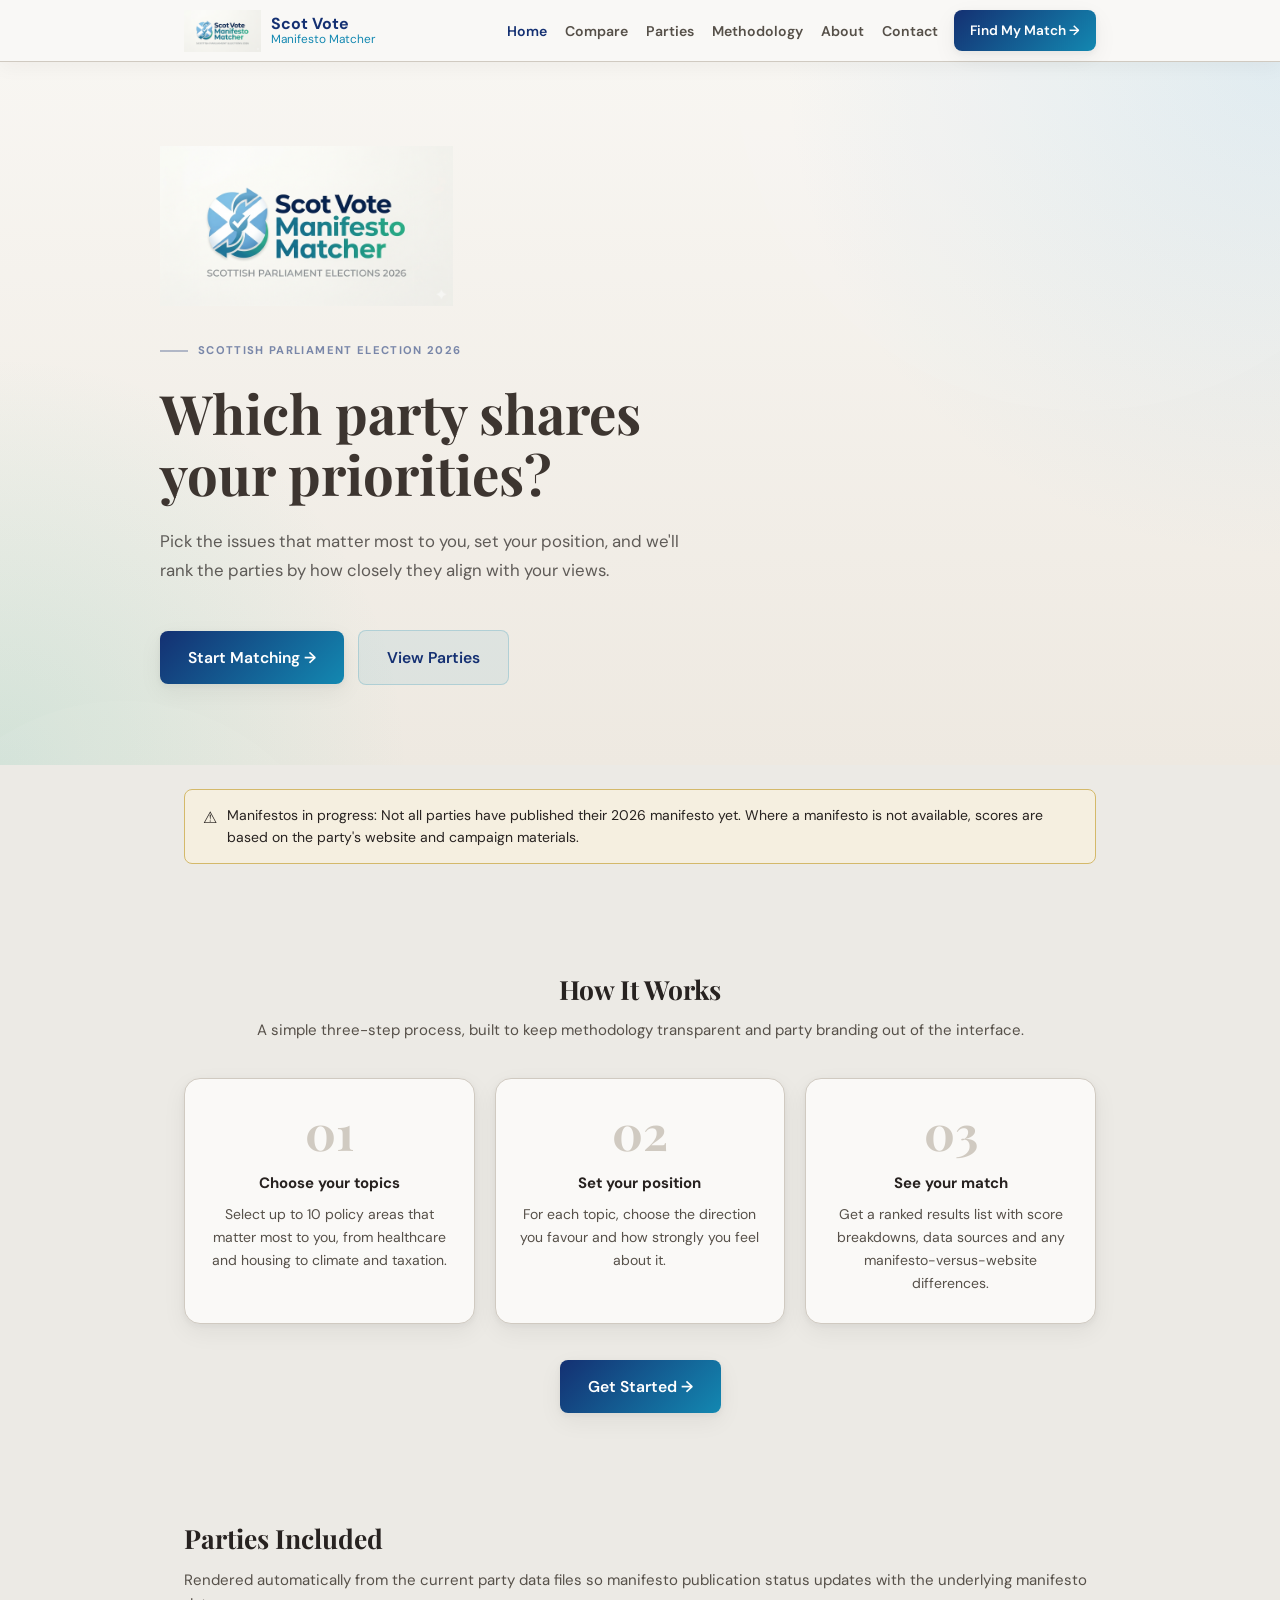
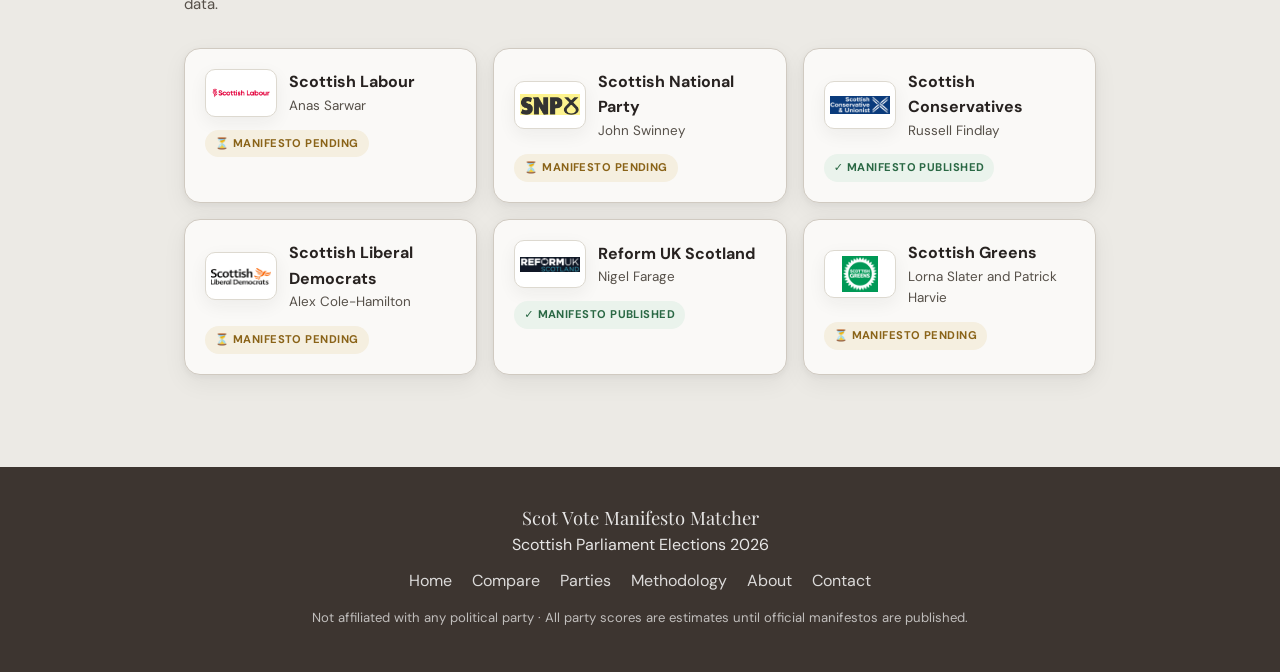
==== index.html @ 68e06408 "Add files via upload" ====
<!DOCTYPE html>
<html lang="en">
<head>
  <meta charset="UTF-8">
  <meta name="viewport" content="width=device-width, initial-scale=1.0">
  <title>Scot Vote Manifesto Matcher</title>
  <link rel="preconnect" href="https://fonts.googleapis.com">
  <link rel="preconnect" href="https://fonts.gstatic.com" crossorigin>
  <link href="https://fonts.googleapis.com/css2?family=DM+Sans:wght@400;500;600;700&family=Playfair+Display:wght@600;700&display=swap" rel="stylesheet">
  <link rel="stylesheet" href="style.css">
</head>
<body>
  <nav class="site-nav">
    <div class="container nav-inner">
      <a href="index.html" class="nav-brand">
        <img src="logo-icon.png" alt="Scot Vote Manifesto Matcher logo" style="height:42px;width:auto;display:block">
        <div>
          <span class="nav-brand-text">Scot Vote</span>
          <span class="nav-brand-sub">Manifesto Matcher</span>
        </div>
      </a>
      <div class="nav-actions">
        <ul id="nav-links" class="nav-links"></ul>
        <a href="match.html" class="btn btn-primary btn-sm">Find My Match →</a>
      </div>
    </div>
  </nav>

  <main>
    <section class="hero">
      <div class="hero-inner">
        <img src="logo.png" alt="Scot Vote Manifesto Matcher logo" style="height:160px;width:auto;display:block;margin-bottom:28px">
        <div class="hero-eye">Scottish Parliament Election 2026</div>
        <h1>Which party shares your priorities?</h1>
        <p class="hero-sub">Pick the issues that matter most to you, set your position, and we'll rank the parties by how closely they align with your views.</p>
        <div class="hero-ctas">
          <a href="match.html" class="btn btn-primary btn-lg">Start Matching →</a>
          <a href="parties.html" class="btn btn-ghost btn-lg">View Parties</a>
        </div>
      </div>
    </section>

    <section class="section" style="padding-top:24px">
      <div class="container">
        <div class="banner banner-warn">
          <div class="banner-icon">⚠️</div>
          <div>Manifestos in progress: Not all parties have published their 2026 manifesto yet. Where a manifesto is not available, scores are based on the party's website and campaign materials.</div>
        </div>
      </div>
    </section>

    <section class="section">
      <div class="container tc">
        <h2 class="sh">How It Works</h2>
        <p class="sh-s">A simple three-step process, built to keep methodology transparent and party branding out of the interface.</p>
        <div class="how-grid">
          <article class="how-card">
            <div class="how-num">01</div>
            <h3>Choose your topics</h3>
            <p>Select up to 10 policy areas that matter most to you, from healthcare and housing to climate and taxation.</p>
          </article>
          <article class="how-card">
            <div class="how-num">02</div>
            <h3>Set your position</h3>
            <p>For each topic, choose the direction you favour and how strongly you feel about it.</p>
          </article>
          <article class="how-card">
            <div class="how-num">03</div>
            <h3>See your match</h3>
            <p>Get a ranked results list with score breakdowns, data sources and any manifesto-versus-website differences.</p>
          </article>
        </div>
        <a href="match.html" class="btn btn-primary btn-lg">Get Started →</a>
      </div>
    </section>

    <section class="section">
      <div class="container">
        <h2 class="sh">Parties Included</h2>
        <p class="sh-s mb8">Rendered automatically from the current party data files so manifesto publication status updates with the underlying manifesto data.</p>
        <div id="home-party-grid" class="party-grid"></div>
      </div>
    </section>
  </main>

  <footer id="site-footer"></footer>

  <script src="main.js"></script>
  <script>
    initNav("home");
    initFooter();

    loadData()
      .then(() => {
        byId("home-party-grid").innerHTML = PARTIES.map((p) => `
          <article class="card party-card">
            <div class="party-card-head">
              ${logo(p.id)}
              <div>
                <div class="party-card-name">${escapeHtml(p.name)}</div>
                <div class="party-card-meta">${escapeHtml(p.leader)}</div>
              </div>
            </div>
            <div>${p.manifestoStatus === "published"
              ? '<span class="badge badge-published">✓ Manifesto Published</span>'
              : '<span class="badge badge-pending">⏳ Manifesto Pending</span>'}</div>
          </article>
        `).join("");
      })
      .catch(() => showLoadError("We couldn't load the party data for the homepage."));
  </script>
</body>
</html>
---- style.css ----
:root {
  --bg: #ECEAE5;
  --bg-subtle: #E2DED7;
  --surface: #FAF9F7;
  --surface-2: #F2EFE9;
  --border: #D0CAC1;
  --border-light: #DDD9D0;
  --text: #272220;
  --text-2: #565049;
  --text-muted: #98928A;
  --accent: #3D3530;
  --accent-2: #4E4438;
  --accent-light: #E5E0D8;
  --accent-text: #FFFFFF;
  --brand-blue: #143072;
  --brand-sky: #73B9E7;
  --brand-teal: #1388B1;
  --brand-mint: #31B99F;
  --ok-bg: #EAF3EC;
  --ok: #2A6844;
  --warn-bg: #F5EFE0;
  --warn: #8A6318;
  --err-bg: #F4E8E7;
  --err: #A5302A;
  --font-d: "Playfair Display", Georgia, serif;
  --font-b: "DM Sans", system-ui, sans-serif;
  --r: 8px;
  --r2: 16px;
  --sh: 0 8px 24px rgba(39, 34, 32, 0.06), 0 2px 6px rgba(39, 34, 32, 0.05);
  --sh2: 0 16px 32px rgba(39, 34, 32, 0.1), 0 6px 14px rgba(39, 34, 32, 0.08);
  --mw: 960px;
}

* {
  box-sizing: border-box;
}

html {
  scroll-behavior: smooth;
}

body {
  margin: 0;
  background: var(--bg);
  color: var(--text);
  font-family: var(--font-b);
  line-height: 1.6;
}

img {
  max-width: 100%;
}

a {
  color: var(--accent);
  text-decoration: none;
}

a:hover {
  text-decoration: underline;
}

button,
input,
select,
textarea {
  font: inherit;
}

main {
  animation: fadeUp 0.3s ease;
}

@keyframes fadeUp {
  from {
    opacity: 0;
    transform: translateY(10px);
  }
  to {
    opacity: 1;
    transform: translateY(0);
  }
}

.container {
  max-width: var(--mw);
  margin: 0 auto;
  padding: 0 24px;
}

.section {
  padding: 52px 0;
}

.sh {
  margin: 0 0 8px;
  font-family: var(--font-d);
  font-size: 1.65rem;
  font-weight: 700;
}

.sh-s {
  margin: 0;
  font-size: 0.9375rem;
  color: var(--text-2);
}

.tc {
  text-align: center;
}

.mb4 {
  margin-bottom: 16px;
}

.mb8 {
  margin-bottom: 32px;
}

.mt4 {
  margin-top: 16px;
}

.mt8 {
  margin-top: 32px;
}

.btn {
  display: inline-flex;
  align-items: center;
  justify-content: center;
  gap: 7px;
  padding: 12px 26px;
  border: 0;
  border-radius: var(--r);
  cursor: pointer;
  font-weight: 600;
  transition: transform 0.18s ease, box-shadow 0.18s ease, background 0.18s ease, color 0.18s ease, border-color 0.18s ease;
  text-decoration: none;
}

.btn:hover {
  transform: translateY(-1px);
  text-decoration: none;
}

.btn:disabled {
  cursor: not-allowed;
  opacity: 0.45;
  transform: none;
  box-shadow: none;
}

.btn-primary {
  background: linear-gradient(135deg, var(--brand-blue), var(--brand-teal));
  color: var(--accent-text);
  box-shadow: var(--sh);
}

.btn-primary:hover {
  background: linear-gradient(135deg, #10265C, #10789D);
  box-shadow: var(--sh2);
}

.btn-ghost {
  background: rgba(19, 136, 177, 0.08);
  color: var(--brand-blue);
  border: 1.5px solid rgba(19, 136, 177, 0.22);
}

.btn-outline {
  background: transparent;
  color: var(--accent);
  border: 1.5px solid var(--accent);
}

.btn-sm {
  padding: 10px 16px;
  font-size: 0.85rem;
}

.btn-lg {
  padding: 14px 28px;
  font-size: 0.98rem;
}

.card {
  background: var(--surface);
  border: 1px solid var(--border);
  border-radius: var(--r2);
  box-shadow: var(--sh);
}

.card-head,
.card-body {
  padding: 22px 24px;
}

.card-head {
  border-bottom: 1px solid var(--border-light);
}

.badge {
  display: inline-flex;
  align-items: center;
  gap: 6px;
  padding: 5px 10px;
  border-radius: 99px;
  font-size: 0.7rem;
  font-weight: 700;
  text-transform: uppercase;
  letter-spacing: 0.04em;
}

.badge-pending {
  background: var(--warn-bg);
  color: var(--warn);
}

.badge-published {
  background: var(--ok-bg);
  color: var(--ok);
}

.banner {
  display: flex;
  gap: 10px;
  align-items: flex-start;
  border-radius: var(--r);
  padding: 14px 18px;
  font-size: 0.875rem;
}

.banner-warn {
  background: var(--warn-bg);
  border: 1px solid #D4B96A;
}

.banner-info {
  background: var(--accent-light);
  border: 1px solid var(--border);
}

.banner-icon {
  font-size: 1rem;
  flex-shrink: 0;
  margin-top: 1px;
}

.site-nav {
  position: sticky;
  top: 0;
  z-index: 200;
  height: 62px;
  background: rgba(250, 249, 247, 0.94);
  border-bottom: 1px solid var(--border);
  box-shadow: 0 6px 18px rgba(39, 34, 32, 0.04);
  backdrop-filter: blur(10px);
}

.nav-inner {
  height: 100%;
  display: flex;
  align-items: center;
  justify-content: space-between;
  gap: 18px;
}

.nav-brand {
  display: inline-flex;
  align-items: center;
  gap: 10px;
  color: var(--text);
}

.nav-brand:hover {
  text-decoration: none;
}

.nav-brand-text,
.nav-brand-sub {
  display: block;
  line-height: 1.1;
}

.nav-brand-text {
  font-weight: 700;
  color: var(--brand-blue);
}

.nav-brand-sub {
  font-size: 0.74rem;
  color: var(--brand-teal);
}

.nav-links {
  display: flex;
  align-items: center;
  gap: 18px;
  list-style: none;
  margin: 0;
  padding: 0;
}

.nav-links a {
  color: var(--text-2);
  font-size: 0.88rem;
  font-weight: 600;
}

.nav-links a.active {
  color: var(--brand-blue);
}

.nav-actions {
  display: flex;
  align-items: center;
  gap: 16px;
}

.hero {
  position: relative;
  overflow: hidden;
  padding: 84px 24px 80px;
  background:
    radial-gradient(circle at top right, rgba(115, 185, 231, 0.18), transparent 34%),
    radial-gradient(circle at bottom left, rgba(49, 185, 159, 0.15), transparent 28%),
    linear-gradient(180deg, #F8F6F2 0%, #EEE9E1 100%);
}

.hero::before {
  content: "";
  position: absolute;
  top: -50%;
  right: -12%;
  width: 700px;
  height: 700px;
  border-radius: 50%;
  background: rgba(255, 255, 255, 0.03);
}

.hero::after {
  content: "";
  position: absolute;
  bottom: -55%;
  left: -8%;
  width: 450px;
  height: 450px;
  border-radius: 50%;
  background: rgba(255, 255, 255, 0.04);
}

.hero-inner {
  position: relative;
  z-index: 1;
  max-width: var(--mw);
  margin: 0 auto;
}

.hero-eye {
  display: inline-flex;
  align-items: center;
  gap: 10px;
  margin-bottom: 22px;
  color: rgba(20, 48, 114, 0.55);
  font-size: 0.7rem;
  font-weight: 700;
  letter-spacing: 0.12em;
  text-transform: uppercase;
}

.hero-eye::before {
  content: "";
  width: 28px;
  height: 2px;
  background: rgba(20, 48, 114, 0.3);
}

.hero h1 {
  max-width: 580px;
  margin: 0 0 22px;
  color: var(--accent);
  font-family: var(--font-d);
  font-size: clamp(2rem, 5vw, 3.4rem);
  line-height: 1.13;
}

.hero-sub {
  max-width: 520px;
  margin: 0 0 44px;
  color: rgba(39, 34, 32, 0.72);
  font-size: 1.05rem;
  line-height: 1.75;
}

.hero-ctas {
  display: flex;
  align-items: center;
  gap: 14px;
  flex-wrap: wrap;
}

.how-grid {
  display: grid;
  grid-template-columns: repeat(3, 1fr);
  gap: 20px;
  margin: 36px 0;
}

.how-card {
  padding: 28px 24px;
  background: var(--surface);
  border: 1px solid var(--border);
  border-radius: var(--r2);
  box-shadow: var(--sh);
}

.how-num {
  margin-bottom: 16px;
  color: var(--border);
  font-family: var(--font-d);
  font-size: 3rem;
  font-weight: 700;
  line-height: 1;
}

.how-card h3 {
  margin: 0 0 8px;
  font-size: 0.9375rem;
}

.how-card p {
  margin: 0;
  color: var(--text-2);
  font-size: 0.875rem;
  line-height: 1.65;
}

.stepper {
  display: flex;
  margin-bottom: 36px;
  padding-top: 36px;
}

.step-item {
  position: relative;
  flex: 1;
  text-align: center;
}

.step-item::after {
  content: "";
  position: absolute;
  top: 17px;
  left: 50%;
  width: 100%;
  height: 2px;
  background: var(--border);
  z-index: 0;
}

.step-item:last-child::after {
  display: none;
}

.step-circle {
  position: relative;
  z-index: 1;
  width: 34px;
  height: 34px;
  margin: 0 auto 8px;
  border: 2px solid var(--border);
  border-radius: 50%;
  background: var(--surface);
  color: var(--text-muted);
  font-size: 0.8rem;
  font-weight: 700;
  display: grid;
  place-items: center;
  transition: all 0.3s;
}

.step-item.active .step-circle {
  background: var(--accent);
  border-color: var(--accent);
  color: #fff;
}

.step-item.done .step-circle {
  background: var(--ok);
  border-color: var(--ok);
  color: #fff;
}

.step-label {
  color: var(--text-muted);
  font-size: 0.72rem;
  font-weight: 500;
}

.step-item.active .step-label {
  color: var(--accent);
  font-weight: 600;
}

.sel-counter {
  position: sticky;
  top: 74px;
  z-index: 100;
  display: flex;
  align-items: center;
  justify-content: space-between;
  gap: 12px;
  margin-bottom: 20px;
  padding: 13px 20px;
  background: var(--surface);
  border: 1px solid var(--border);
  border-radius: var(--r);
  box-shadow: var(--sh);
}

.sel-count {
  color: var(--accent);
  font-family: var(--font-d);
  font-size: 1.3rem;
  font-weight: 700;
}

.pri-grid {
  display: grid;
  grid-template-columns: repeat(auto-fill, minmax(252px, 1fr));
  gap: 11px;
  margin-bottom: 28px;
}

.pri-card {
  position: relative;
  padding: 16px;
  border: 2px solid var(--border-light);
  border-radius: var(--r);
  background: var(--surface);
  cursor: pointer;
  transition: all 0.18s;
}

.pri-card:hover {
  border-color: var(--accent);
  box-shadow: 0 0 0 3px var(--accent-light);
}

.pri-card.picked {
  border-color: var(--accent);
  background: var(--accent-light);
}

.pri-card.picked .pri-icon {
  background: var(--accent);
}

.pri-card.picked .pri-name {
  color: var(--accent);
}

.pri-tick {
  position: absolute;
  top: 11px;
  right: 11px;
  width: 20px;
  height: 20px;
  display: grid;
  place-items: center;
  border: 2px solid var(--border);
  border-radius: 50%;
  background: var(--surface);
}

.pri-card.picked .pri-tick {
  border-color: var(--accent);
  background: var(--accent);
}

.pri-icon {
  width: 38px;
  height: 38px;
  display: grid;
  place-items: center;
  margin-bottom: 9px;
  border-radius: 9px;
  background: var(--bg-subtle);
  font-size: 1.2rem;
}

.pri-card.picked .pri-icon {
  color: #fff;
}

.pri-name {
  margin-bottom: 3px;
  font-size: 0.875rem;
  font-weight: 600;
}

.pri-desc {
  color: var(--text-2);
  font-size: 0.755rem;
  line-height: 1.4;
}

.pos-row {
  padding: 20px 0;
  border-bottom: 1px solid var(--border-light);
}

.pos-row:last-child {
  border-bottom: none;
}

.pos-title {
  display: flex;
  align-items: center;
  gap: 9px;
  margin-bottom: 6px;
  font-size: 0.9375rem;
  font-weight: 600;
}

.pos-desc {
  margin-bottom: 12px;
  color: var(--text-muted);
  font-size: 0.78rem;
}

.dir-btns {
  display: flex;
  gap: 8px;
  margin-bottom: 12px;
}

.dir-btn {
  flex: 1;
  padding: 10px;
  border: 2px solid var(--border);
  border-radius: var(--r);
  background: var(--surface);
  cursor: pointer;
  font-size: 0.8rem;
  font-weight: 600;
  transition: all 0.18s;
}

.dir-btn:hover {
  border-color: var(--accent);
  color: var(--accent);
}

.dir-btn.d-sup {
  background: var(--ok-bg);
  border-color: var(--ok);
  color: var(--ok);
}

.dir-btn.d-neut {
  background: var(--bg-subtle);
  border-color: var(--text-muted);
  color: var(--text-2);
}

.dir-btn.d-opp {
  background: var(--err-bg);
  border-color: var(--err);
  color: var(--err);
}

.str-row {
  display: flex;
  align-items: center;
  gap: 10px;
  flex-wrap: wrap;
}

.str-label {
  white-space: nowrap;
  color: var(--text-muted);
  font-size: 0.72rem;
}

.str-dots {
  display: flex;
  gap: 5px;
}

.str-dot {
  width: 28px;
  height: 28px;
  border: 2px solid var(--border);
  border-radius: 50%;
  background: var(--surface);
  color: var(--text-muted);
  cursor: pointer;
  font-size: 0.72rem;
  font-weight: 700;
}

.str-dot:hover {
  border-color: var(--accent);
  color: var(--accent);
}

.str-dot.active {
  background: var(--accent);
  border-color: var(--accent);
  color: #fff;
}

.res-head {
  padding: 44px 0 32px;
  text-align: center;
}

.res-card {
  margin-bottom: 14px;
  overflow: hidden;
  background: var(--surface);
  border: 1px solid var(--border);
  border-radius: var(--r2);
  box-shadow: var(--sh);
  transition: box-shadow 0.2s;
}

.res-card:hover {
  box-shadow: var(--sh2);
}

.res-card.gold {
  border-color: #B89830;
  box-shadow: 0 2px 14px rgba(184, 152, 48, 0.15);
}

.res-card.silver {
  border-color: #9A9A9A;
}

.res-card.bronze {
  border-color: #A07840;
}

.res-top {
  display: flex;
  align-items: center;
  gap: 16px;
  padding: 20px 24px;
}

.res-rank {
  min-width: 44px;
  color: var(--text-muted);
  font-family: var(--font-d);
  font-size: 2rem;
  font-weight: 700;
  text-align: center;
}

.res-card.gold .res-rank {
  color: #B89830;
}

.res-card.silver .res-rank {
  color: #888;
}

.res-card.bronze .res-rank {
  color: #A07840;
}

.res-party {
  flex: 1;
}

.res-name {
  display: flex;
  align-items: center;
  flex-wrap: wrap;
  gap: 8px;
  font-size: 1rem;
  font-weight: 700;
}

.res-lead {
  margin-top: 2px;
  color: var(--text-muted);
  font-size: 0.78rem;
}

.res-score-box {
  text-align: right;
}

.res-score {
  color: var(--accent);
  font-family: var(--font-d);
  font-size: 2.1rem;
  font-weight: 700;
  line-height: 1;
}

.res-score-lbl {
  color: var(--text-muted);
  font-size: 0.68rem;
  text-transform: uppercase;
  letter-spacing: 0.07em;
}

.res-bar {
  height: 5px;
  background: var(--bg-subtle);
}

.res-fill {
  height: 100%;
  background: var(--accent);
  transition: width 0.9s cubic-bezier(0.4, 0, 0.2, 1);
}

.res-card.gold .res-fill {
  background: linear-gradient(90deg, #3D3530, #6B5C50);
}

.res-detail {
  display: none;
  padding: 16px 24px 22px;
  border-top: 1px solid var(--border-light);
}

.res-detail.open {
  display: block;
}

.source-tag {
  display: inline-flex;
  align-items: center;
  gap: 4px;
  margin-left: 8px;
  padding: 2px 8px;
  border-radius: 4px;
  vertical-align: middle;
  font-size: 0.65rem;
  font-weight: 700;
  text-transform: uppercase;
  letter-spacing: 0.06em;
}

.source-manifesto {
  background: var(--ok-bg);
  color: var(--ok);
}

.source-website {
  background: var(--bg-subtle);
  color: var(--text-muted);
}

.discrepancy-block {
  margin-top: 14px;
  padding: 13px 16px;
  border: 1px solid #E8D48B;
  border-radius: var(--r);
  background: #FDF8EC;
}

.discrepancy-block .disc-title {
  display: flex;
  gap: 6px;
  margin-bottom: 10px;
  color: #8A6318;
  font-size: 0.72rem;
  font-weight: 800;
  text-transform: uppercase;
  letter-spacing: 0.08em;
}

.disc-row {
  display: flex;
  align-items: flex-start;
  gap: 8px;
  margin-bottom: 8px;
  font-size: 0.8125rem;
  line-height: 1.4;
}

.disc-topic {
  min-width: 140px;
  font-weight: 600;
}

.disc-detail {
  color: var(--text-2);
  font-size: 0.775rem;
}

.disc-arrow {
  margin: 0 3px;
  color: var(--text-muted);
}

.expand-btn {
  display: block;
  width: 100%;
  padding: 11px 24px;
  background: none;
  border: none;
  border-top: 1px solid var(--border-light);
  color: var(--accent);
  cursor: pointer;
  font-family: var(--font-b);
  font-size: 0.8125rem;
  font-weight: 600;
  text-align: left;
}

.expand-btn:hover {
  background: var(--accent-light);
}

.detail-section-title {
  margin: 16px 0 10px;
  font-size: 0.72rem;
  font-weight: 800;
  text-transform: uppercase;
  letter-spacing: 0.08em;
}

.detail-row {
  display: flex;
  align-items: center;
  gap: 10px;
  margin-bottom: 7px;
  font-size: 0.875rem;
}

.detail-row .dr-name {
  flex: 1;
  font-weight: 500;
}

.detail-row .dr-meta {
  color: var(--text-muted);
  font-size: 0.72rem;
}

.pty-table {
  width: 100%;
  overflow: hidden;
  border: 1px solid var(--border);
  border-radius: var(--r2);
  border-collapse: collapse;
  background: var(--surface);
  box-shadow: var(--sh);
}

.pty-table th {
  padding: 13px 20px;
  border-bottom: 1px solid var(--border);
  background: var(--surface-2);
  color: var(--text-muted);
  font-size: 0.7rem;
  font-weight: 800;
  letter-spacing: 0.08em;
  text-align: left;
  text-transform: uppercase;
}

.pty-table td {
  padding: 15px 20px;
  border-bottom: 1px solid var(--border-light);
  vertical-align: middle;
  font-size: 0.875rem;
}

.pty-table tr:last-child td {
  border-bottom: none;
}

.pty-table tbody tr:hover td {
  background: var(--bg-subtle);
}

.meth-card {
  margin-bottom: 14px;
  padding: 28px;
  background: var(--surface);
  border: 1px solid var(--border);
  border-radius: var(--r2);
}

.meth-card h3 {
  margin: 0 0 10px;
  font-family: var(--font-d);
  font-size: 1.1rem;
}

.meth-card p {
  color: var(--text-2);
  font-size: 0.9rem;
  line-height: 1.75;
}

.formula {
  margin: 13px 0;
  padding: 16px 20px;
  border: 1px solid var(--border);
  border-radius: var(--r);
  background: var(--bg-subtle);
  font-family: "Courier New", monospace;
  font-size: 0.85rem;
  line-height: 2.1;
  white-space: pre-wrap;
}

.form-group {
  margin-bottom: 20px;
}

.form-label {
  display: block;
  margin-bottom: 6px;
  color: var(--text);
  font-size: 0.875rem;
  font-weight: 600;
}

.form-input,
.form-textarea,
.form-select {
  width: 100%;
  padding: 11px 15px;
  border: 1.5px solid var(--border);
  border-radius: var(--r);
  background: var(--surface);
  color: var(--text);
  font-family: var(--font-b);
  font-size: 0.9375rem;
  transition: border 0.18s ease, box-shadow 0.18s ease;
}

.form-input:focus,
.form-textarea:focus,
.form-select:focus {
  outline: none;
  border-color: var(--accent);
  box-shadow: 0 0 0 3px var(--accent-light);
}

.form-textarea {
  min-height: 140px;
  resize: vertical;
}

.form-hint {
  margin-top: 5px;
  color: var(--text-muted);
  font-size: 0.78rem;
}

.footer {
  margin-top: 40px;
  padding: 36px 0 44px;
  background: var(--accent);
  color: rgba(255, 255, 255, 0.88);
}

.footer a {
  color: rgba(255, 255, 255, 0.82);
}

.footer-links {
  display: flex;
  justify-content: center;
  gap: 20px;
  margin-top: 10px;
  flex-wrap: wrap;
}

.footer-title {
  font-family: var(--font-d);
  font-size: 1.15rem;
}

.footer-copy {
  max-width: 680px;
  margin: 14px auto 0;
  color: rgba(255, 255, 255, 0.68);
  font-size: 0.82rem;
  text-align: center;
}

.party-grid {
  display: grid;
  grid-template-columns: repeat(auto-fill, minmax(250px, 1fr));
  gap: 16px;
}

.party-card {
  padding: 20px;
}

.party-card-head {
  display: flex;
  align-items: center;
  gap: 12px;
  margin-bottom: 12px;
}

.party-logo-box {
  display: inline-flex;
  align-items: center;
  justify-content: center;
  flex-shrink: 0;
  overflow: hidden;
  background: #fff;
  border: 1px solid var(--border-light);
  border-radius: 10px;
  box-shadow: 0 6px 18px rgba(39, 34, 32, 0.06);
}

.party-logo-box-lg {
  width: 72px;
  height: 48px;
  padding: 6px;
}

.party-logo-box-sm {
  width: 52px;
  height: 34px;
  padding: 4px;
  border-radius: 8px;
}

.party-logo {
  display: block;
  max-width: 100%;
  max-height: 100%;
  width: auto;
  height: auto;
  object-fit: contain;
}

.party-logo-lg {
  max-width: 60px;
  max-height: 36px;
}

.party-logo-sm {
  max-width: 44px;
  max-height: 24px;
}

.party-card-name {
  font-weight: 700;
}

.party-card-meta {
  color: var(--text-2);
  font-size: 0.84rem;
}

.page-intro {
  padding: 36px 0 10px;
}

.page-title {
  margin: 0 0 8px;
  font-family: var(--font-d);
  font-size: clamp(1.8rem, 4vw, 2.6rem);
}

.page-sub {
  max-width: 680px;
  margin: 0;
  color: var(--text-2);
}

.split-grid {
  display: grid;
  grid-template-columns: 1fr 1fr;
  gap: 20px;
}

.contact-grid {
  display: grid;
  grid-template-columns: 1fr 1fr;
  gap: 28px;
  align-items: start;
}

.contact-side-stack {
  display: grid;
  gap: 20px;
}

.reason-list {
  display: grid;
  gap: 14px;
}

.reason-item {
  display: flex;
  gap: 12px;
  align-items: flex-start;
}

.mono-link {
  word-break: break-all;
}

@media (max-width: 768px) {
  .split-grid,
  .contact-grid,
  .how-grid {
    grid-template-columns: 1fr;
  }

  .res-top {
    align-items: flex-start;
    flex-wrap: wrap;
  }

  .res-score-box {
    width: 100%;
    text-align: left;
  }
}

@media (max-width: 640px) {
  .how-grid {
    grid-template-columns: 1fr;
  }

  .pri-grid {
    grid-template-columns: 1fr 1fr;
  }

  .nav-links,
  .btn-ghost {
    display: none;
  }

  .hero h1 {
    font-size: 1.8rem;
  }

  .res-score {
    font-size: 1.6rem;
  }

  .dir-btns {
    flex-direction: column;
  }

  .sel-counter {
    flex-direction: column;
    align-items: flex-start;
  }

  .contact-grid {
    grid-template-columns: 1fr;
  }
}
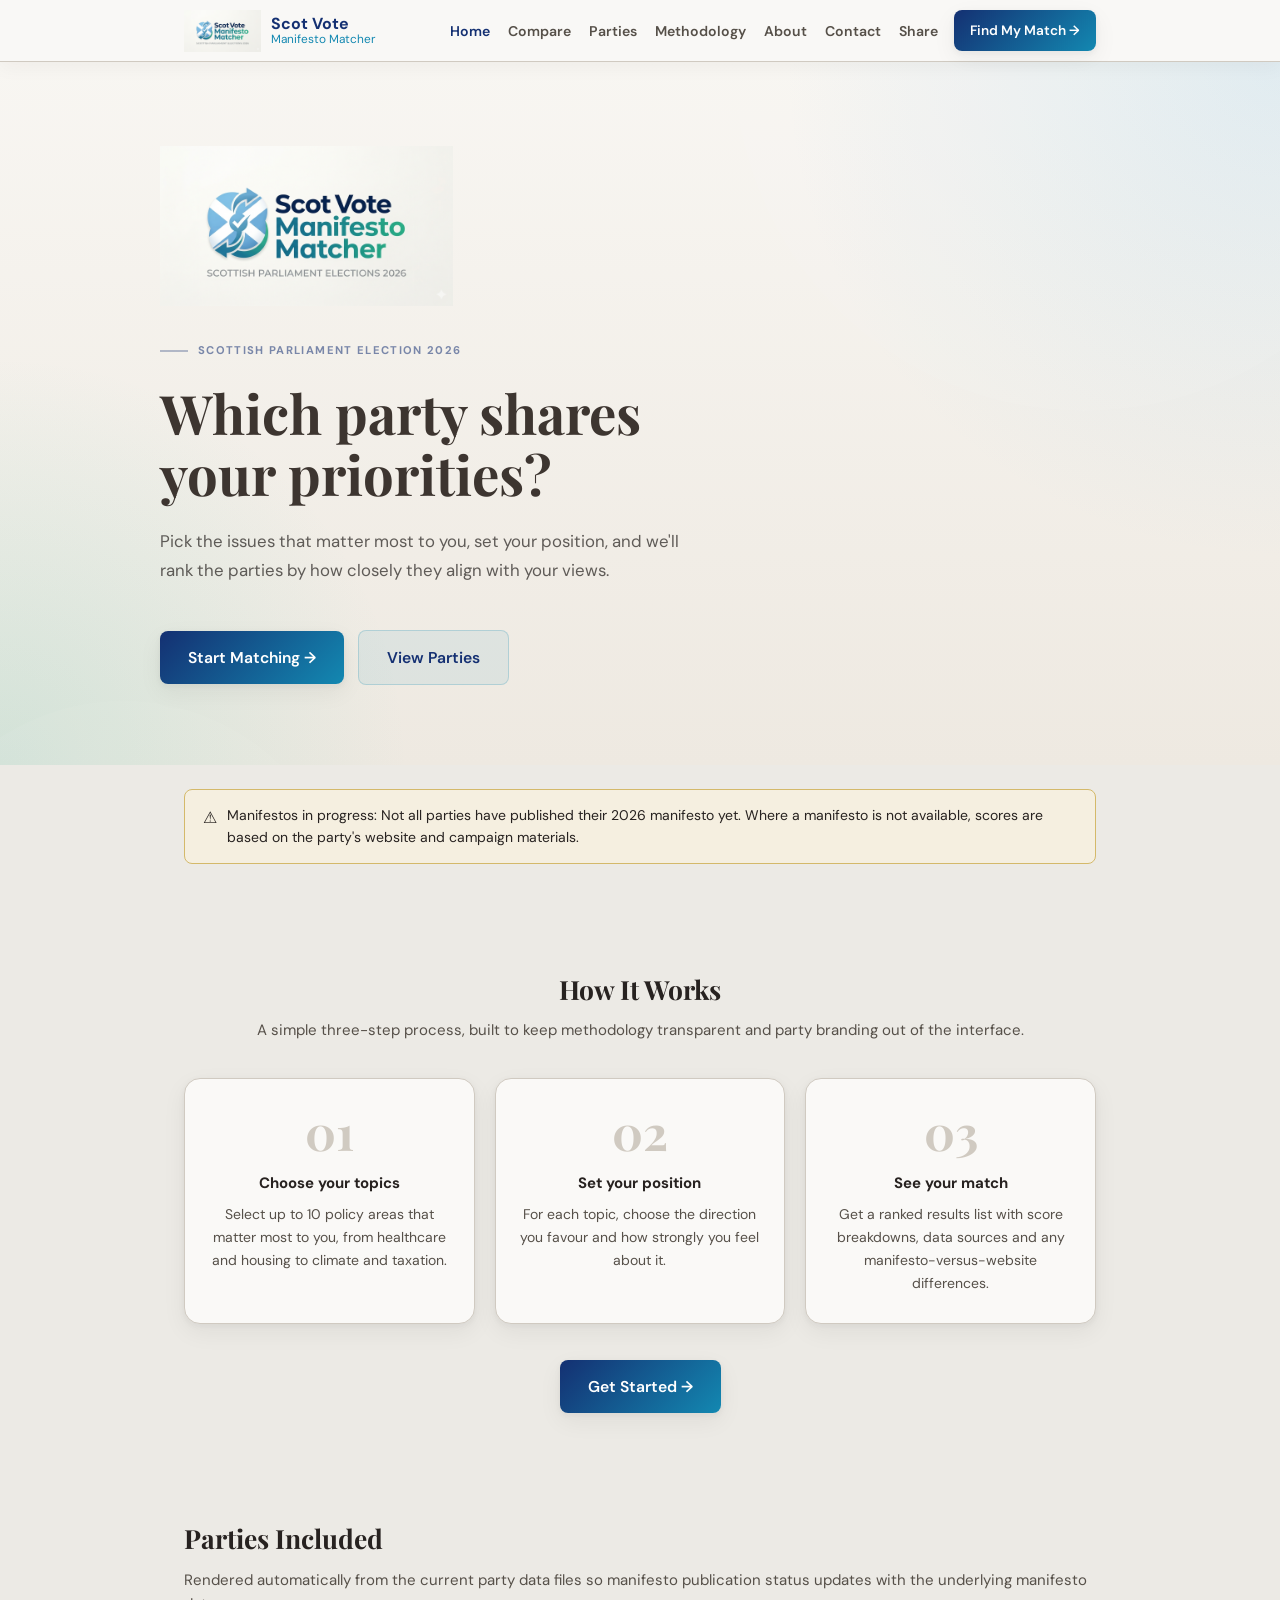
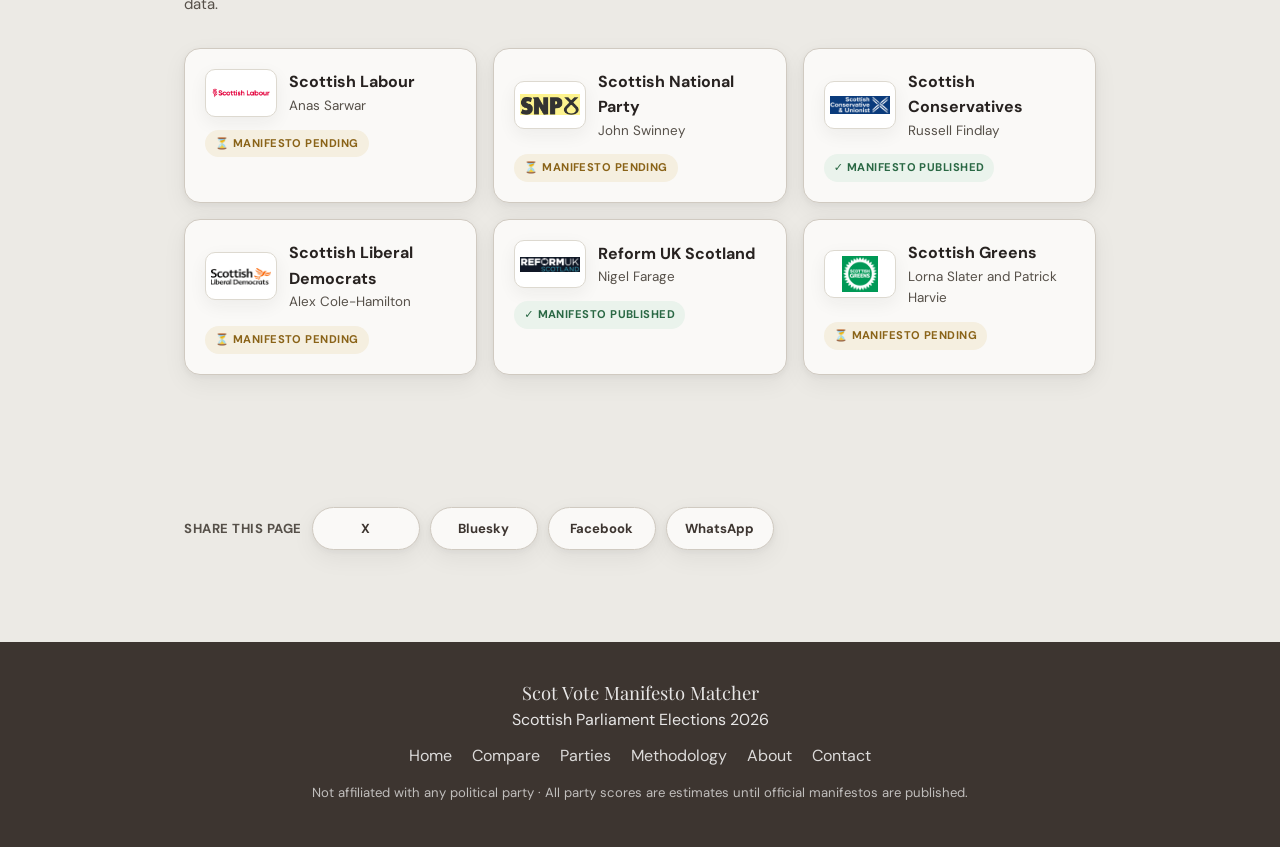
==== commit f6598c97: "Add files via upload" ====
--- a/index.html
+++ b/index.html
@@ -81,6 +81,12 @@
         <div id="home-party-grid" class="party-grid"></div>
       </div>
     </section>
+
+    <section class="section share-panel" id="share-section">
+      <div class="container">
+        <div data-share-mount></div>
+      </div>
+    </section>
   </main>
 
   <footer id="site-footer"></footer>
@@ -89,6 +95,8 @@
   <script>
     initNav("home");
     initFooter();
+    initShareLinks();
+    initShareAction();
 
     loadData()
       .then(() => {
--- a/style.css
+++ b/style.css
@@ -1212,6 +1212,86 @@
   word-break: break-all;
 }
 
+.page-tools {
+  display: flex;
+  justify-content: flex-end;
+  margin: 10px 0 20px;
+}
+
+.page-share-link {
+  color: var(--brand-blue);
+  font-size: 0.82rem;
+  font-weight: 700;
+  letter-spacing: 0.04em;
+  text-transform: uppercase;
+}
+
+.share-panel {
+  margin-top: 28px;
+}
+
+.share-bar {
+  display: flex;
+  align-items: center;
+  gap: 10px;
+  flex-wrap: wrap;
+}
+
+.share-label {
+  color: var(--text-2);
+  font-size: 0.82rem;
+  font-weight: 700;
+  letter-spacing: 0.04em;
+  text-transform: uppercase;
+}
+
+.share-btn {
+  display: inline-flex;
+  align-items: center;
+  justify-content: center;
+  min-width: 108px;
+  padding: 10px 14px;
+  border: 1px solid var(--border);
+  border-radius: 999px;
+  background: var(--surface);
+  color: var(--accent);
+  font-size: 0.82rem;
+  font-weight: 700;
+  text-decoration: none;
+  box-shadow: var(--sh);
+  transition: transform 0.18s ease, box-shadow 0.18s ease, border-color 0.18s ease;
+}
+
+.share-btn:hover {
+  transform: translateY(-1px);
+  border-color: var(--accent);
+  box-shadow: var(--sh2);
+  text-decoration: none;
+}
+
+.copy-toast {
+  position: fixed;
+  right: 20px;
+  bottom: 20px;
+  z-index: 400;
+  padding: 12px 16px;
+  border: 1px solid var(--border);
+  border-radius: var(--r);
+  background: var(--surface);
+  color: var(--text);
+  box-shadow: var(--sh2);
+  font-size: 0.88rem;
+  opacity: 0;
+  pointer-events: none;
+  transform: translateY(8px);
+  transition: opacity 0.18s ease, transform 0.18s ease;
+}
+
+.copy-toast.show {
+  opacity: 1;
+  transform: translateY(0);
+}
+
 @media (max-width: 768px) {
   .split-grid,
   .contact-grid,
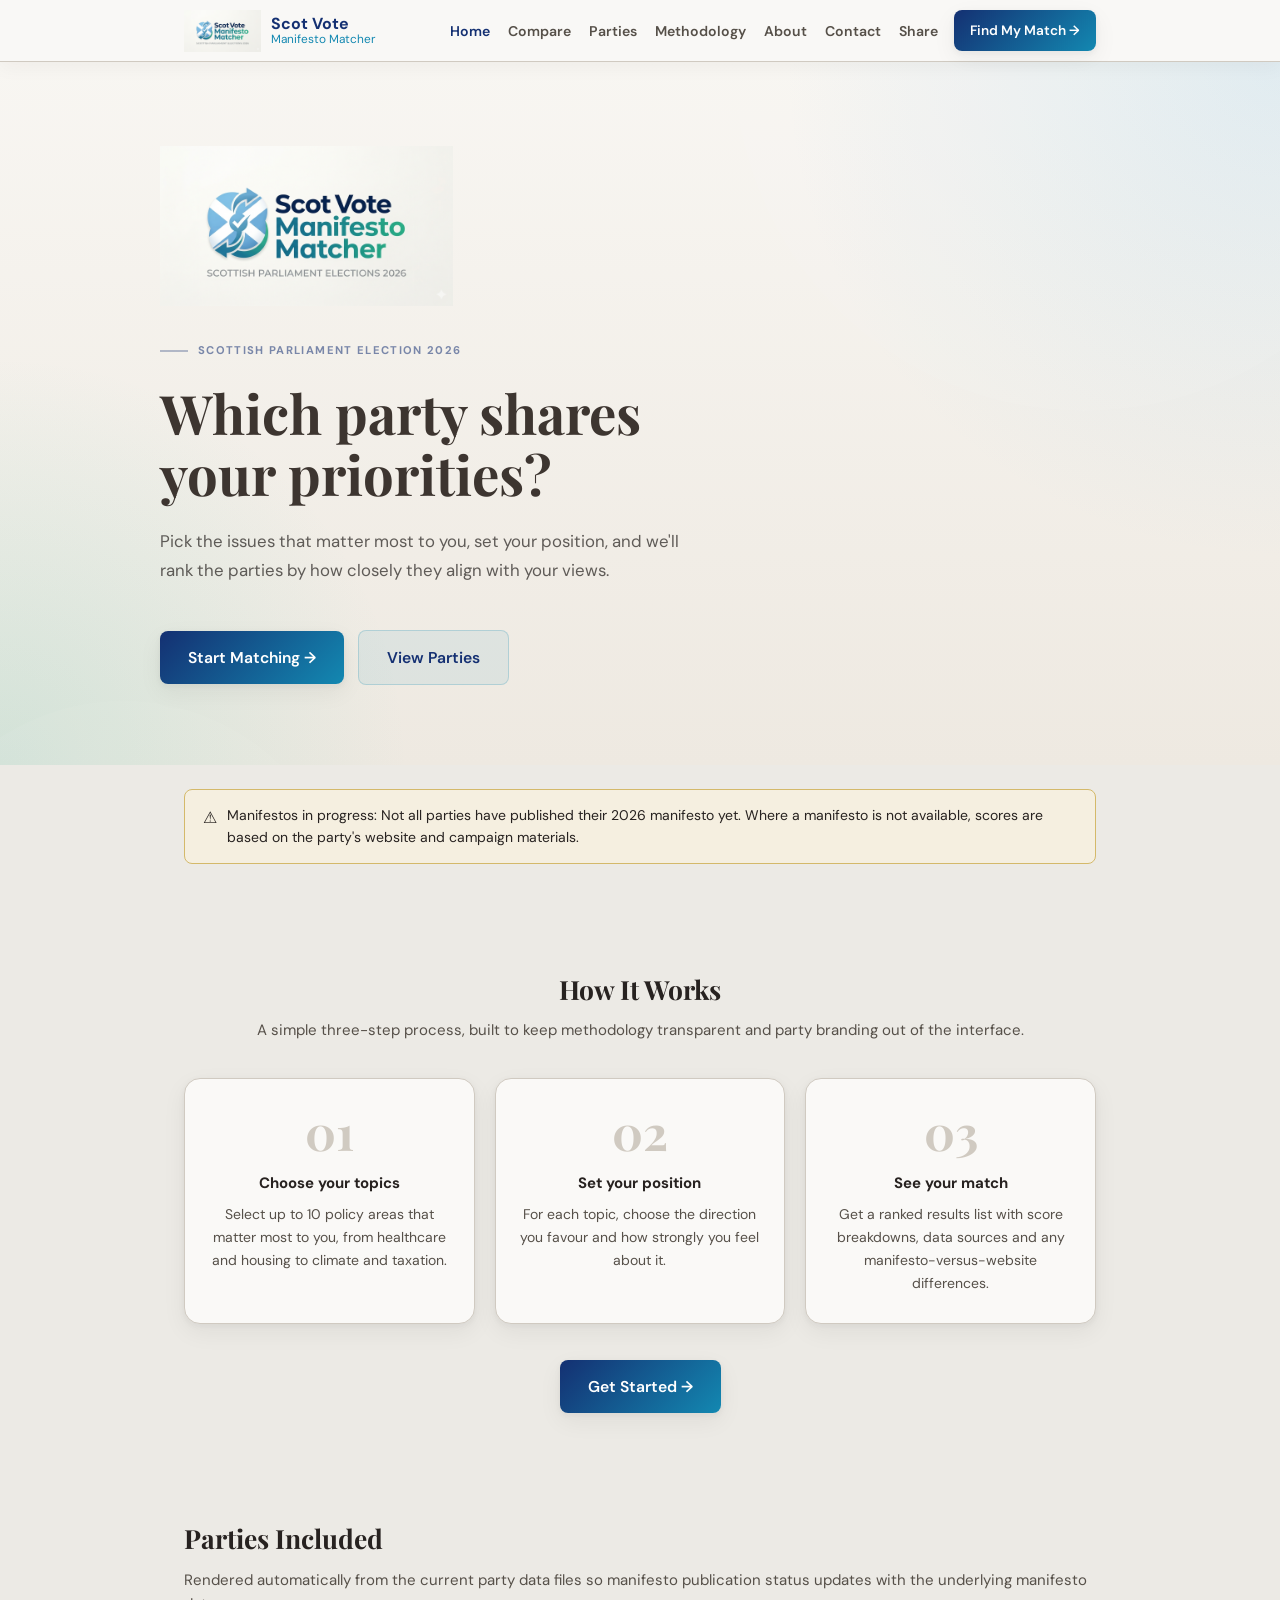
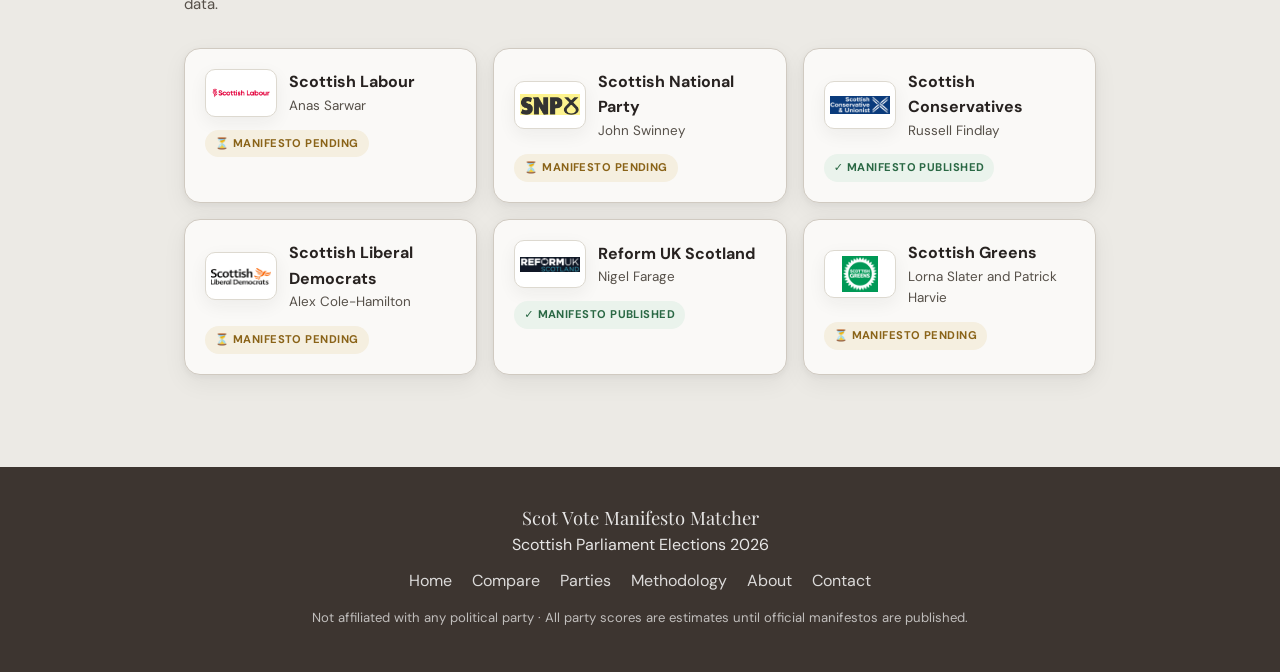
==== commit 386472db: "Add Vercel Web Analytics integration Implemented Vercel Web Analytics for the scotvote project.  CHA" ====
--- a/index.html
+++ b/index.html
@@ -8,6 +8,10 @@
   <link rel="preconnect" href="https://fonts.gstatic.com" crossorigin>
   <link href="https://fonts.googleapis.com/css2?family=DM+Sans:wght@400;500;600;700&family=Playfair+Display:wght@600;700&display=swap" rel="stylesheet">
   <link rel="stylesheet" href="style.css">
+  <script>
+    window.va = window.va || function () { (window.vaq = window.vaq || []).push(arguments); };
+  </script>
+  <script defer src="/_vercel/insights/script.js"></script>
 </head>
 <body>
   <nav class="site-nav">
@@ -81,12 +85,6 @@
         <div id="home-party-grid" class="party-grid"></div>
       </div>
     </section>
-
-    <section class="section share-panel" id="share-section">
-      <div class="container">
-        <div data-share-mount></div>
-      </div>
-    </section>
   </main>
 
   <footer id="site-footer"></footer>
@@ -95,8 +93,6 @@
   <script>
     initNav("home");
     initFooter();
-    initShareLinks();
-    initShareAction();
 
     loadData()
       .then(() => {
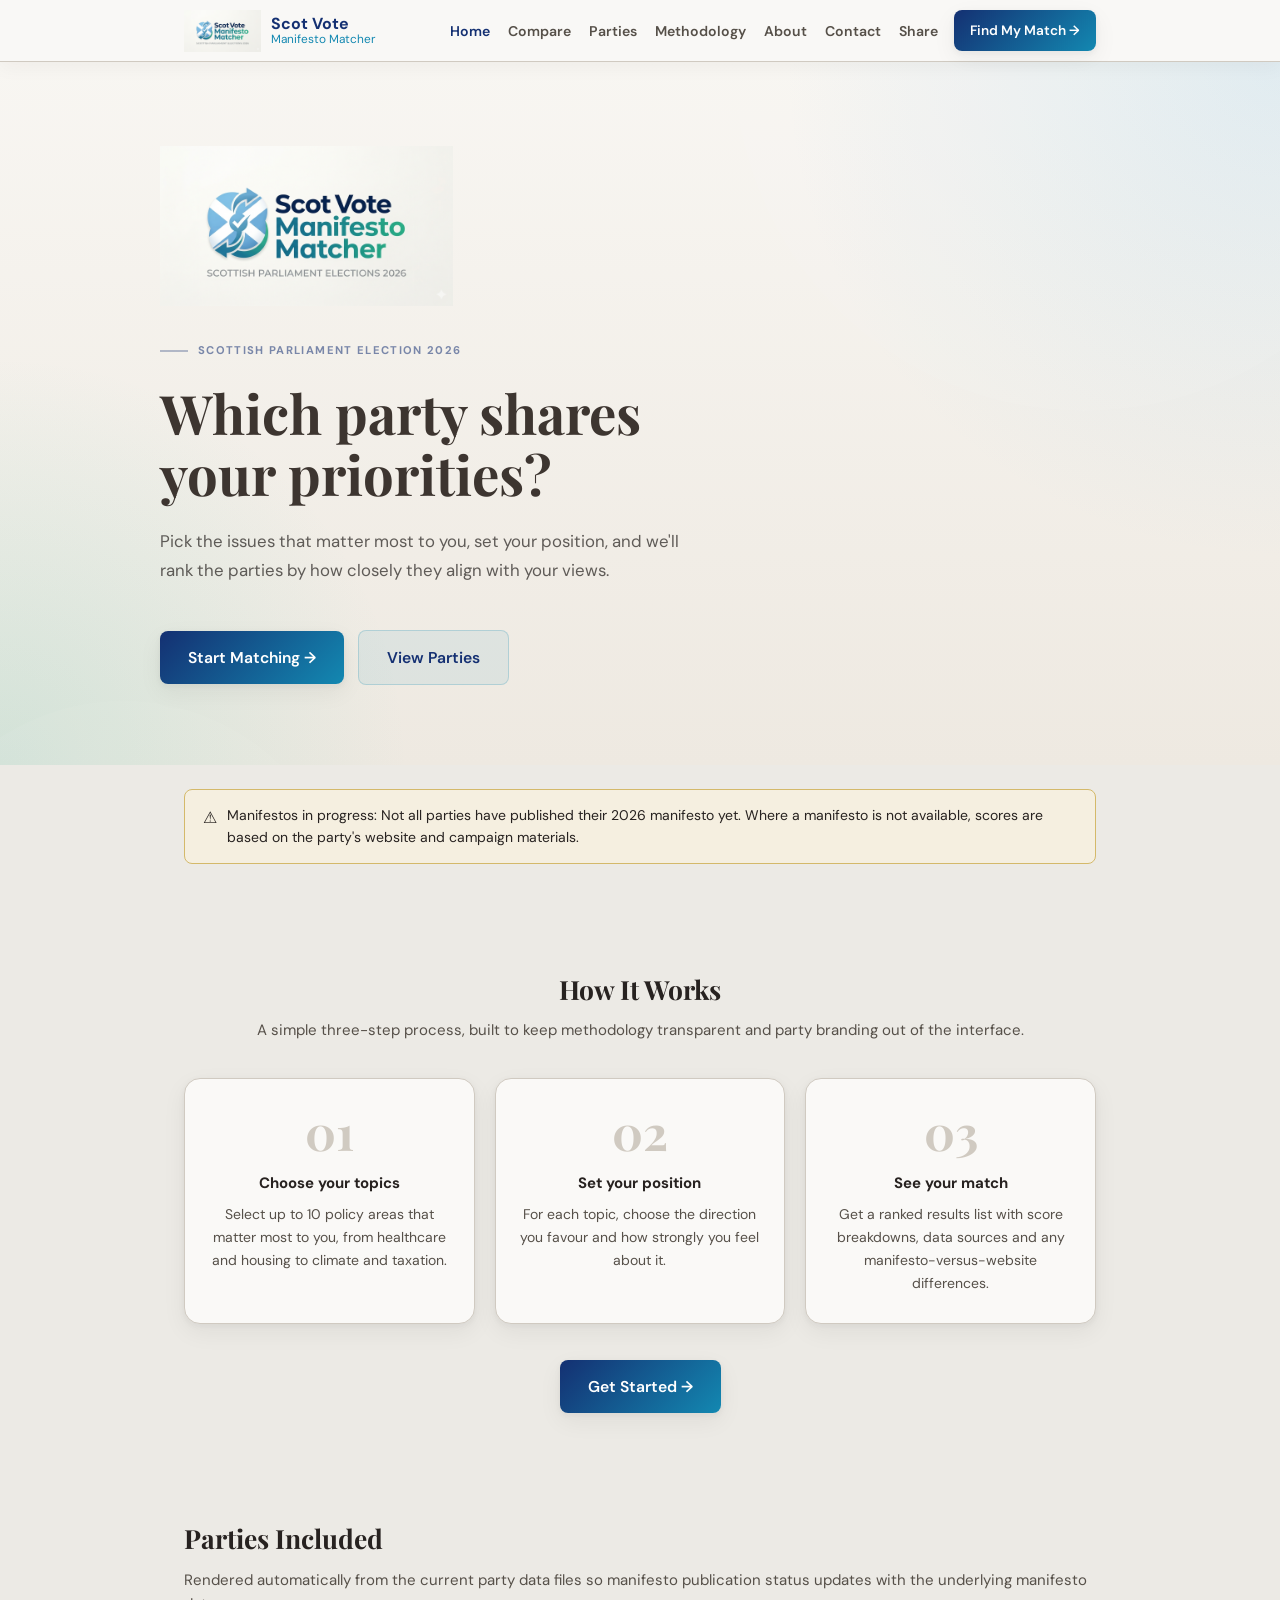
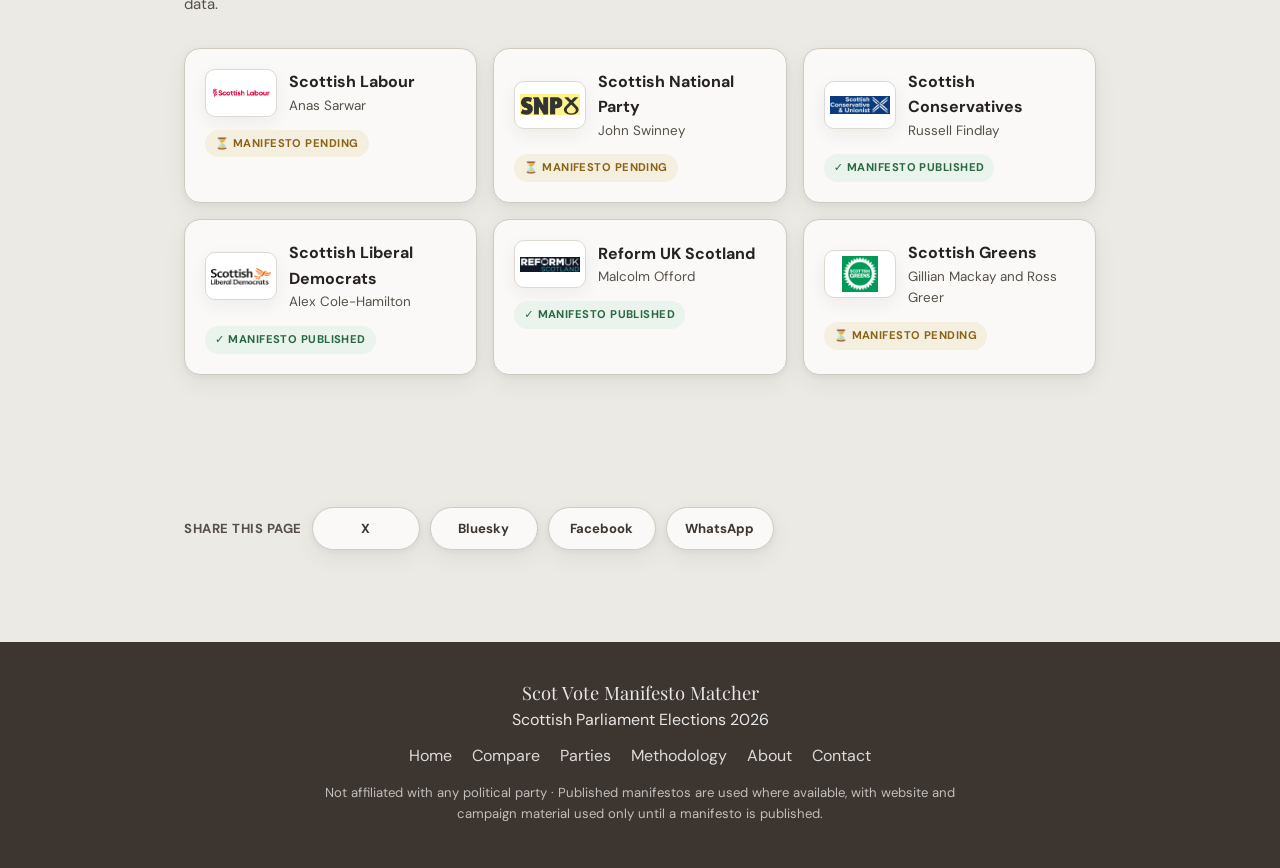
==== commit ebc6b612: "Merge 386472db1c330bbd1f4eb86b7e62e99a061b3f39 into d3a52f5dbd88a9412ac3f97ec42e4ef47a6baba8" ====
--- a/index.html
+++ b/index.html
@@ -85,6 +85,12 @@
         <div id="home-party-grid" class="party-grid"></div>
       </div>
     </section>
+
+    <section class="section share-panel" id="share-section">
+      <div class="container">
+        <div data-share-mount></div>
+      </div>
+    </section>
   </main>
 
   <footer id="site-footer"></footer>
@@ -93,6 +99,8 @@
   <script>
     initNav("home");
     initFooter();
+    initShareLinks();
+    initShareAction();
 
     loadData()
       .then(() => {
--- a/style.css
+++ b/style.css
@@ -660,15 +660,15 @@
 }
 
 .dir-btn.d-neut {
-  background: var(--bg-subtle);
-  border-color: var(--text-muted);
-  color: var(--text-2);
+  background: var(--ok-bg);
+  border-color: var(--ok);
+  color: var(--ok);
 }
 
 .dir-btn.d-opp {
-  background: var(--err-bg);
-  border-color: var(--err);
-  color: var(--err);
+  background: var(--ok-bg);
+  border-color: var(--ok);
+  color: var(--ok);
 }
 
 .str-row {
